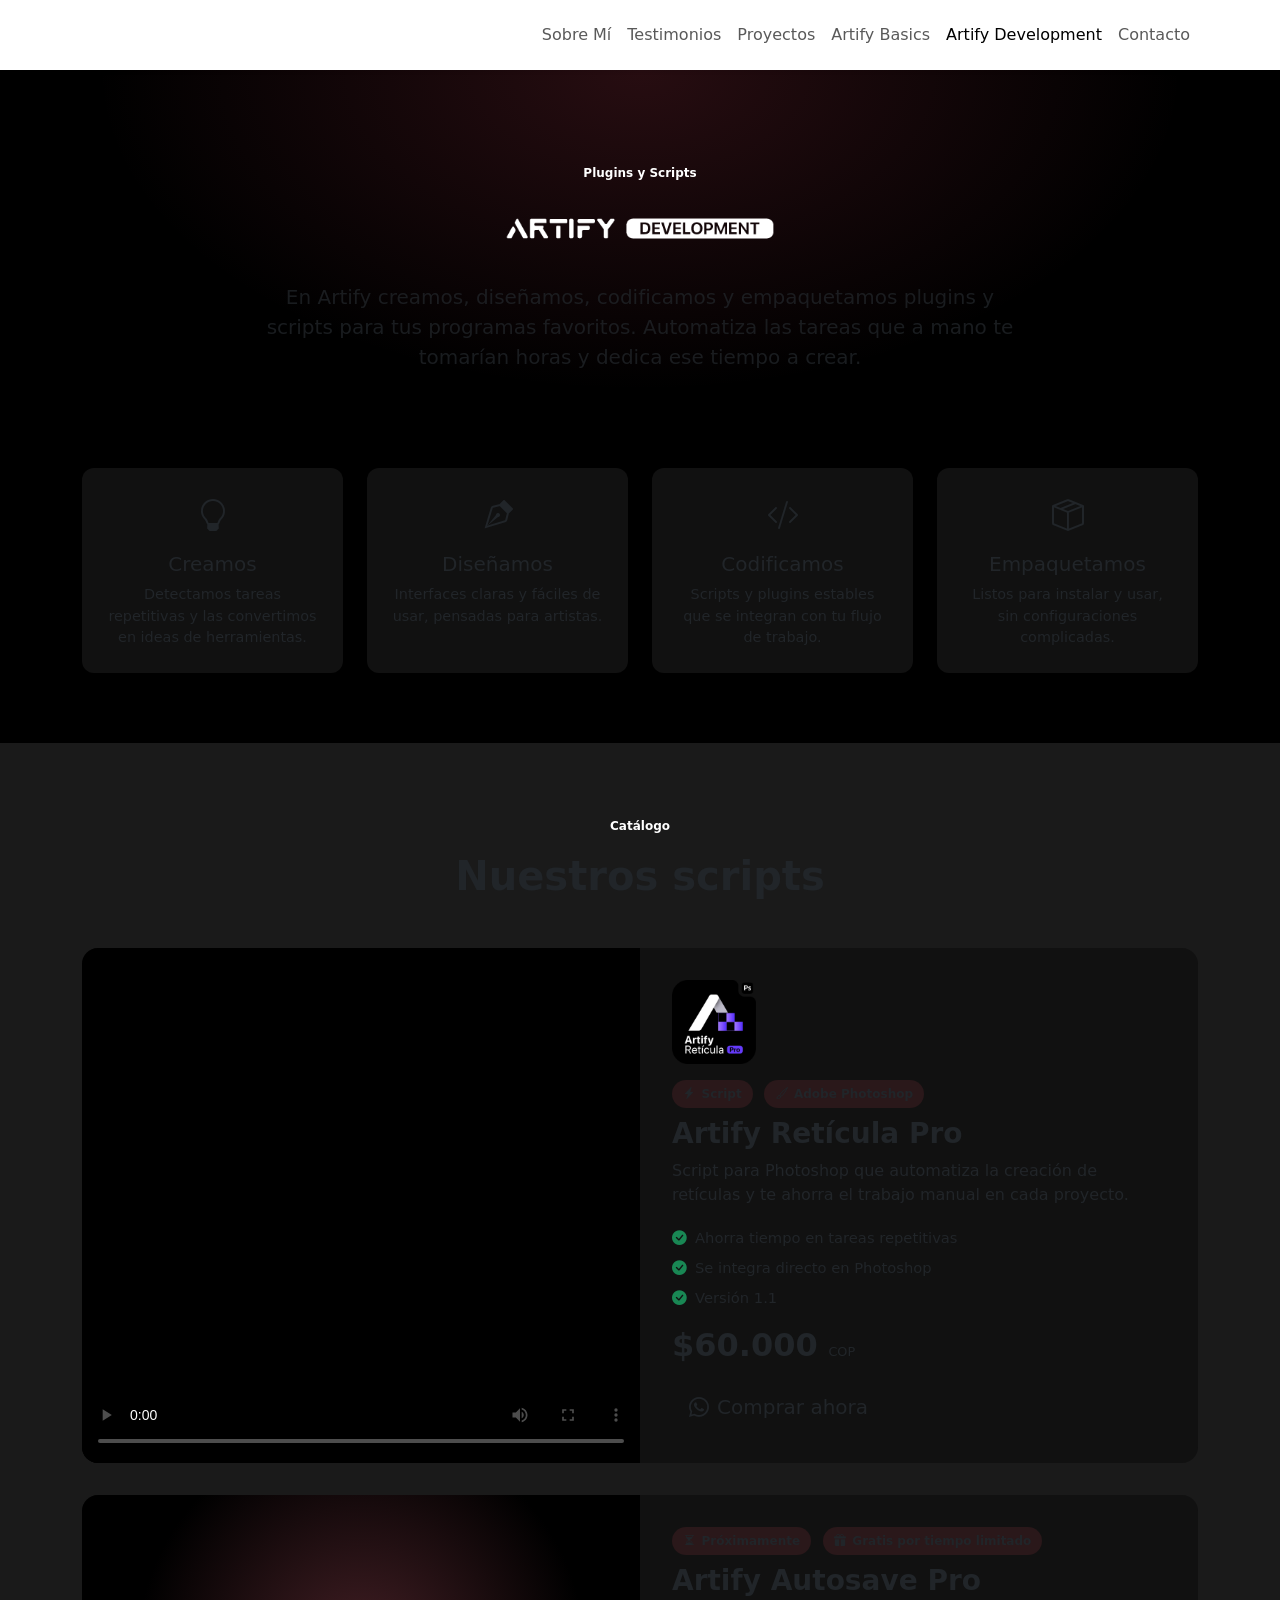
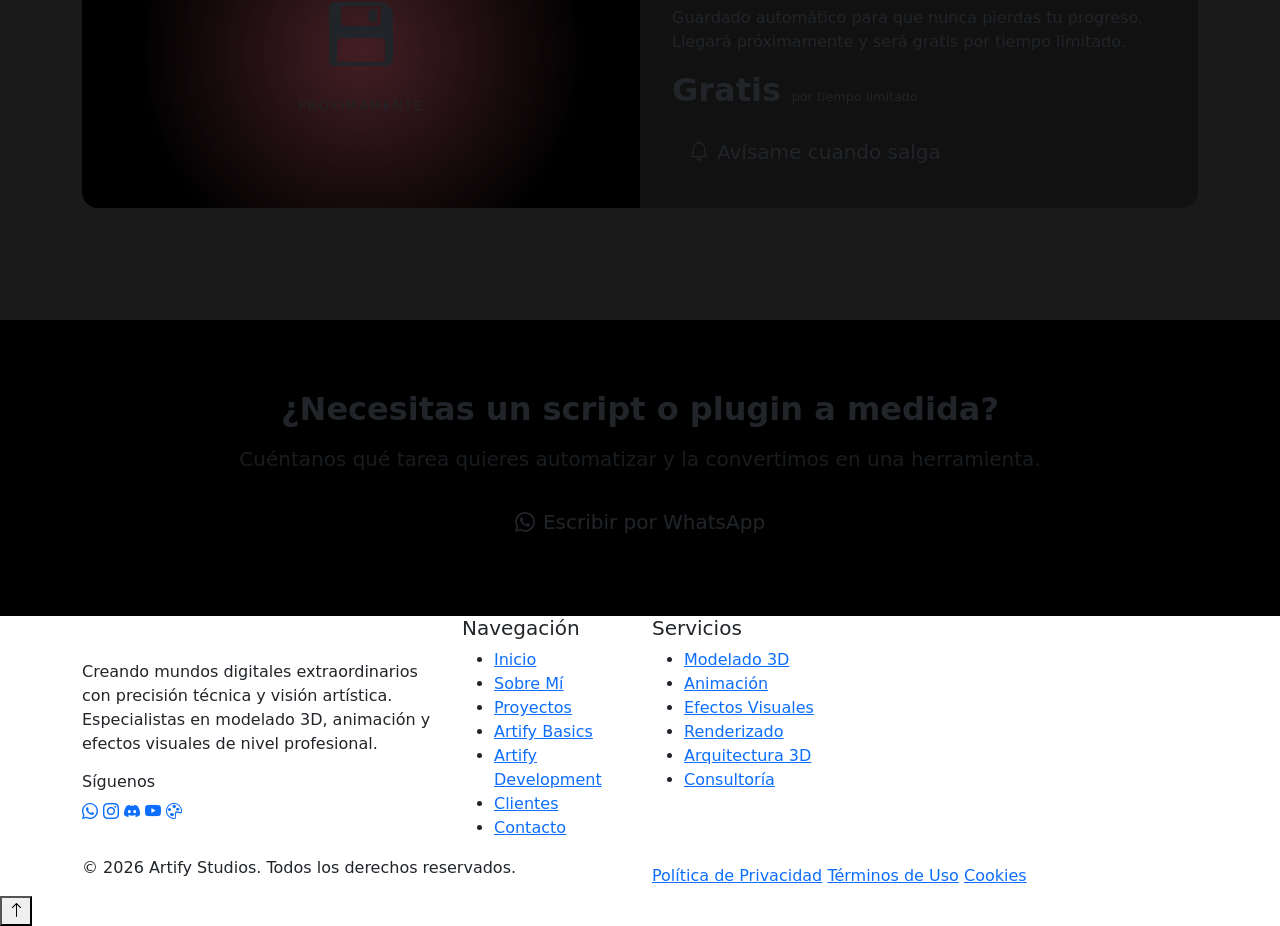
==== artify-development.html @ 1bec0c70 "actualización de pagina completa" ====
<!DOCTYPE html>
<html lang="es">
<head>
    <meta charset="UTF-8">
    <meta name="viewport" content="width=device-width, initial-scale=1, minimum-scale=1, maximum-scale=1">
    <meta name="apple-mobile-web-app-capable" content="yes">
    <title>Artify Development - Plugins y Scripts | Artify Studios</title>

    <!-- Bootstrap 5 CSS -->
    <link href="https://cdn.jsdelivr.net/npm/bootstrap@5.3.2/dist/css/bootstrap.min.css" rel="stylesheet">
    <!-- Bootstrap Icons -->
    <link rel="stylesheet" href="https://cdn.jsdelivr.net/npm/bootstrap-icons@1.11.1/font/bootstrap-icons.css">
    <!-- Google Fonts -->
    <link href="https://fonts.googleapis.com/css2?family=Inter:wght@300;400;500;600;700&display=swap" rel="stylesheet">
    <!-- Custom CSS -->
    <link rel="stylesheet" href="style/style.css">
    <!-- More Icons -->
    <link rel="stylesheet" href="https://cdnjs.cloudflare.com/ajax/libs/font-awesome/6.4.0/css/all.min.css">
    <link rel="shortcut icon" href="img/Artify tudios.png" type="image/png">

    <style>
        .dev-hero {
            padding: 90px 0 60px; text-align: center;
            background: radial-gradient(ellipse at top, rgba(217, 72, 95, 0.18), transparent 60%), #000;
        }
        .dev-hero .dev-logo { width: 100%; max-width: 420px; height: auto; margin-bottom: 1.5rem; border-radius: 0; }
        .dev-hero .dev-logo:hover { transform: none; }

        .dev-steps { background: #000; padding: 20px 0 70px; }
        .step-card {
            height: 100%; background: #111; border: 1px solid var(--border-color);
            border-radius: 12px; padding: 1.5rem; text-align: center; transition: all .3s ease;
        }
        .step-card:hover { border-color: var(--purple-primary); transform: translateY(-5px); }
        .step-card i { font-size: 2rem; color: var(--purple-primary); }
        .step-card h5 { color: var(--text-primary); margin: .75rem 0 .5rem; }
        .step-card p { color: var(--text-muted); font-size: .9rem; margin: 0; }

        .dev-products { background: #1a1a1a; padding: 70px 0 80px; }
        .product-panel { scroll-margin-top: 90px;
            background: #111; border: 1px solid var(--border-color); border-radius: 16px;
            overflow: hidden; margin-bottom: 2rem;
        }
        .product-media { background: #000; height: 100%; min-height: 260px; display: flex; align-items: center; justify-content: center; }
        .product-media video { width: 100%; height: 100%; object-fit: cover; display: block; border-radius: 0; }
        .product-media video:hover { transform: none; }
        .product-body { padding: 2rem; }
        .product-logo { width: 84px; height: 84px; object-fit: contain; border-radius: 0; margin-bottom: 1rem; }
        .product-logo:hover { transform: none; }
        .product-body h3 { color: var(--text-primary); font-weight: 700; }
        .product-body .product-desc { color: var(--text-muted); }

        .product-tag {
            display: inline-flex; align-items: center; gap: .4rem; font-size: .75rem; font-weight: 600;
            padding: .3rem .7rem; border-radius: 20px; margin: 0 .4rem .6rem 0;
            background: rgba(217, 72, 95, 0.12); border: 1px solid var(--purple-primary); color: var(--purple-light);
        }
        .product-features { list-style: none; padding: 0; margin: 1.25rem 0; }
        .product-features li { color: var(--text-secondary); font-size: .92rem; margin-bottom: .5rem; }

        .price-box { margin: 1.25rem 0; }
        .price-now { font-size: 2rem; font-weight: 700; color: var(--purple-light); line-height: 1; }
        .price-old { font-size: 1.1rem; color: var(--text-muted); text-decoration: line-through; margin-left: .5rem; }
        .price-cop { font-size: .8rem; color: var(--text-muted); margin-left: .35rem; }
        .offer-pill {
            display: inline-block; margin-top: .6rem; font-size: .8rem; font-weight: 600;
            padding: .3rem .75rem; border-radius: 20px; background: var(--purple-primary); color: #fff;
        }

        .soon-media {
            background: radial-gradient(circle at center, rgba(217, 72, 95, .25), #000 70%);
            flex-direction: column; gap: .75rem; color: var(--text-secondary); text-align: center; padding: 2rem;
        }
        .soon-media i { font-size: 4rem; color: var(--purple-light); }
        .soon-media span { letter-spacing: .15em; text-transform: uppercase; font-size: .8rem; }

        .dev-cta { background: #000; padding: 70px 0; text-align: center; border-top: 1px solid var(--border-color); }
        @media (max-width: 575px) { .product-body { padding: 1.5rem; } }
    </style>
</head>
<body>

    <!-- Header/Navbar -->
    <nav class="navbar navbar-expand-lg navbar-light bg-white sticky-top shadow-sm">
        <div class="container">
            <a class="navbar-brand d-flex align-items-center" href="index.html#home">
                <img src="img/Artify Studios blanco.png" alt="Artify Studios">
            </a>

            <button class="navbar-toggler" type="button" data-bs-toggle="collapse" data-bs-target="#navbarNav">
                <span class="navbar-toggler-icon"></span>
            </button>

            <div class="collapse navbar-collapse" id="navbarNav">
                <ul class="navbar-nav ms-auto">
                    <li class="nav-item"><a class="nav-link" href="index.html#about">Sobre Mí</a></li>
                    <li class="nav-item"><a class="nav-link" href="index.html#testimonials">Testimonios</a></li>
                    <li class="nav-item"><a class="nav-link" href="proyectos.html">Proyectos</a></li>
                    <li class="nav-item"><a class="nav-link" href="cursos.html">Artify Basics</a></li>
                    <li class="nav-item"><a class="nav-link active" href="artify-development.html" aria-current="page">Artify Development</a></li>
                    <li class="nav-item"><a class="nav-link" href="index.html#contact">Contacto</a></li>
                </ul>
            </div>
        </div>
    </nav>

    <!-- Hero -->
    <header class="dev-hero">
        <div class="container">
            <span class="badge bg-outline-purple mb-3">Plugins y Scripts</span>
            <div><img src="img/Artify-development.png" class="dev-logo" alt="Artify Development"></div>
            <p class="lead text-muted mx-auto" style="max-width: 760px;">
                En Artify creamos, diseñamos, codificamos y empaquetamos plugins y scripts para tus programas
                favoritos. Automatiza las tareas que a mano te tomarían horas y dedica ese tiempo a crear.
            </p>
        </div>
    </header>

    <!-- Cómo trabajamos -->
    <section class="dev-steps">
        <div class="container">
            <div class="row g-4">
                <div class="col-6 col-lg-3"><div class="step-card"><i class="bi bi-lightbulb"></i><h5>Creamos</h5><p>Detectamos tareas repetitivas y las convertimos en ideas de herramientas.</p></div></div>
                <div class="col-6 col-lg-3"><div class="step-card"><i class="bi bi-vector-pen"></i><h5>Diseñamos</h5><p>Interfaces claras y fáciles de usar, pensadas para artistas.</p></div></div>
                <div class="col-6 col-lg-3"><div class="step-card"><i class="bi bi-code-slash"></i><h5>Codificamos</h5><p>Scripts y plugins estables que se integran con tu flujo de trabajo.</p></div></div>
                <div class="col-6 col-lg-3"><div class="step-card"><i class="bi bi-box-seam"></i><h5>Empaquetamos</h5><p>Listos para instalar y usar, sin configuraciones complicadas.</p></div></div>
            </div>
        </div>
    </section>

    <!-- Productos -->
    <section id="scripts" class="dev-products">
        <div class="container">
            <div class="text-center mb-5">
                <span class="badge bg-outline-purple mb-3">Catálogo</span>
                <h2 class="display-6 fw-bold">Nuestros scripts</h2>
            </div>

            <!-- Retícula Pro -->
            <div class="product-panel" id="reticula-pro">
                <div class="row g-0 align-items-stretch">
                    <div class="col-lg-6">
                        <div class="product-media">
                            <video controls preload="metadata" playsinline poster="img/reticula-pro-poster.jpg">
                                <source src="video/artify-reticula-pro.mp4" type="video/mp4">
                                Tu navegador no soporta video HTML5.
                            </video>
                        </div>
                    </div>
                    <div class="col-lg-6">
                        <div class="product-body">
                            <img src="img/reticula-pro-logo.webp" class="product-logo" alt="Artify Retícula Pro">
                            <div>
                                <span class="product-tag"><i class="bi bi-lightning-charge-fill"></i> Script</span>
                                <span class="product-tag"><i class="bi bi-brush"></i> Adobe Photoshop</span>
                            </div>
                            <h3>Artify Retícula Pro</h3>
                            <p class="product-desc">
                                Script para Photoshop que automatiza la creación de retículas y te ahorra el trabajo manual
                                en cada proyecto.
                            </p>
                            <ul class="product-features">
                                <li><i class="bi bi-check-circle-fill text-success me-2"></i>Ahorra tiempo en tareas repetitivas</li>
                                <li><i class="bi bi-check-circle-fill text-success me-2"></i>Se integra directo en Photoshop</li>
                                <li><i class="bi bi-check-circle-fill text-success me-2"></i>Versión 1.1</li>
                            </ul>
                            <div class="price-box">
                                <div>
                                    <span class="price-now" id="reticulaPrice">$45.000</span>
                                    <span class="price-old" id="reticulaOld">$60.000</span>
                                    <span class="price-cop">COP</span>
                                </div>
                                <span class="offer-pill" id="reticulaOffer"><i class="bi bi-tag-fill me-1"></i>Oferta hasta el 30 de noviembre</span>
                            </div>
                            <a href="https://wa.link/yu2avl" class="btn btn-purple btn-lg" target="_blank" rel="noopener">
                                <i class="bi bi-whatsapp me-2"></i>Comprar ahora
                            </a>
                        </div>
                    </div>
                </div>
            </div>

            <!-- Autosave Pro -->
            <div class="product-panel">
                <div class="row g-0 align-items-stretch">
                    <div class="col-lg-6">
                        <div class="product-media soon-media">
                            <i class="bi bi-floppy2-fill"></i>
                            <span>Próximamente</span>
                        </div>
                    </div>
                    <div class="col-lg-6">
                        <div class="product-body">
                            <div>
                                <span class="product-tag"><i class="bi bi-hourglass-split"></i> Próximamente</span>
                                <span class="product-tag"><i class="bi bi-gift-fill"></i> Gratis por tiempo limitado</span>
                            </div>
                            <h3>Artify Autosave Pro</h3>
                            <p class="product-desc">
                                Guardado automático para que nunca pierdas tu progreso. Llegará próximamente y será
                                gratis por tiempo limitado.
                            </p>
                            <div class="price-box">
                                <span class="price-now">Gratis</span>
                                <span class="price-cop">por tiempo limitado</span>
                            </div>
                            <a href="https://wa.link/yu2avl" class="btn btn-outline-purple btn-lg" target="_blank" rel="noopener">
                                <i class="bi bi-bell me-2"></i>Avísame cuando salga
                            </a>
                        </div>
                    </div>
                </div>
            </div>
        </div>
    </section>

    <!-- CTA -->
    <section class="dev-cta">
        <div class="container">
            <h2 class="fw-bold mb-3">¿Necesitas un script o plugin a medida?</h2>
            <p class="lead text-muted mb-4">Cuéntanos qué tarea quieres automatizar y la convertimos en una herramienta.</p>
            <a href="https://wa.link/yu2avl" class="btn btn-purple btn-lg" target="_blank" rel="noopener">
                <i class="bi bi-whatsapp me-2"></i>Escribir por WhatsApp
            </a>
        </div>
    </section>

    <!-- Modern Footer -->
    <footer class="modern-footer">
        <div class="footer-main">
            <div class="container">
                <div class="row g-4">
                    <div class="col-lg-4 col-md-6">
                        <div class="footer-brand">
                            <a class="navbar-brand d-flex align-items-center" href="index.html#home">
                                <img src="img/Artify Studios blanco.png" alt="Artify Studios">
                            </a>
                            <p class="footer-description">
                                Creando mundos digitales extraordinarios con precisión técnica y visión artística.
                                Especialistas en modelado 3D, animación y efectos visuales de nivel profesional.
                            </p>
                            <div class="social-links">
                                <h6 class="social-title">Síguenos</h6>
                                <div class="social-icons">
                                    <a href="https://wa.link/yu2avl" class="social-link" aria-label="whatsapp"><i class="bi bi-whatsapp"></i></a>
                                    <a href="https://www.instagram.com/juancitow_/" class="social-link" aria-label="instagram"><i class="bi bi-instagram"></i></a>
                                    <a href="https://discord.gg/U8vkHZRyqS" class="social-link" aria-label="discord"><i class="bi bi-discord"></i></a>
                                    <a href="https://www.youtube.com/@ArtifyStudiosInc" class="social-link" aria-label="youtube"><i class="bi bi-youtube"></i></a>
                                    <a href="https://www.artstation.com/juancit0w" class="social-link" aria-label="ArtStation"><i class="bi bi-palette"></i></a>
                                </div>
                            </div>
                        </div>
                    </div>

                    <div class="col-lg-2 col-md-6 col-sm-6">
                        <div class="footer-section">
                            <h5 class="footer-title">Navegación</h5>
                            <ul class="footer-links">
                                <li><a href="index.html#home">Inicio</a></li>
                                <li><a href="index.html#about">Sobre Mí</a></li>
                                <li><a href="proyectos.html">Proyectos</a></li>
                                <li><a href="cursos.html">Artify Basics</a></li>
                                <li><a href="artify-development.html">Artify Development</a></li>
                                <li><a href="index.html#clients">Clientes</a></li>
                                <li><a href="index.html#contact">Contacto</a></li>
                            </ul>
                        </div>
                    </div>

                    <div class="col-lg-2 col-md-6 col-sm-6">
                        <div class="footer-section">
                            <h5 class="footer-title">Servicios</h5>
                            <ul class="footer-links">
                                <li><a href="proyectos.html">Modelado 3D</a></li>
                                <li><a href="proyectos.html">Animación</a></li>
                                <li><a href="proyectos.html">Efectos Visuales</a></li>
                                <li><a href="proyectos.html">Renderizado</a></li>
                                <li><a href="proyectos.html">Arquitectura 3D</a></li>
                                <li><a href="mailto:byartifycol@gmail.com">Consultoría</a></li>
                            </ul>
                        </div>
                    </div>
                </div>
            </div>
        </div>

        <div class="footer-bottom">
            <div class="container">
                <div class="row align-items-center">
                    <div class="col-md-6">
                        <div class="copyright"><p>&copy; 2026 Artify Studios. Todos los derechos reservados.</p></div>
                    </div>
                    <div class="col-md-6">
                        <div class="footer-bottom-links">
                            <a href="politicaprivacidad.html">Política de Privacidad</a>
                            <a href="Docs/Términos de Uso de Artify Studios.pdf">Términos de Uso</a>
                            <a href="#cookies">Cookies</a>
                        </div>
                    </div>
                </div>
            </div>
        </div>

        <div class="footer-bg-elements">
            <div class="bg-element bg-element-1"></div>
            <div class="bg-element bg-element-2"></div>
            <div class="bg-element bg-element-3"></div>
        </div>
    </footer>

    <!-- Bootstrap 5 JS -->
    <script src="https://cdn.jsdelivr.net/npm/bootstrap@5.3.2/dist/js/bootstrap.bundle.min.js"></script>
    <script src="Script/script.js"></script>

    <script>
    // Cierra el menú móvil al hacer clic en un enlace
    document.addEventListener('DOMContentLoaded', function () {
        const navbarCollapse = document.querySelector('.navbar-collapse');
        document.querySelectorAll('.nav-link').forEach(link => {
            link.addEventListener('click', () => {
                if (window.innerWidth < 992) {
                    new bootstrap.Collapse(navbarCollapse, { toggle: false }).hide();
                }
            });
        });
    });
    </script>
<script>
    // La oferta de Retícula Pro termina el 30 de noviembre de 2026 (hora Colombia)
    (function () {
        var fin = new Date('2026-11-30T23:59:59-05:00');
        if (new Date() > fin) {
            document.getElementById('reticulaPrice').textContent = '$60.000';
            document.getElementById('reticulaOld').style.display = 'none';
            document.getElementById('reticulaOffer').style.display = 'none';
        }
    })();
    </script>
</body>
</html>
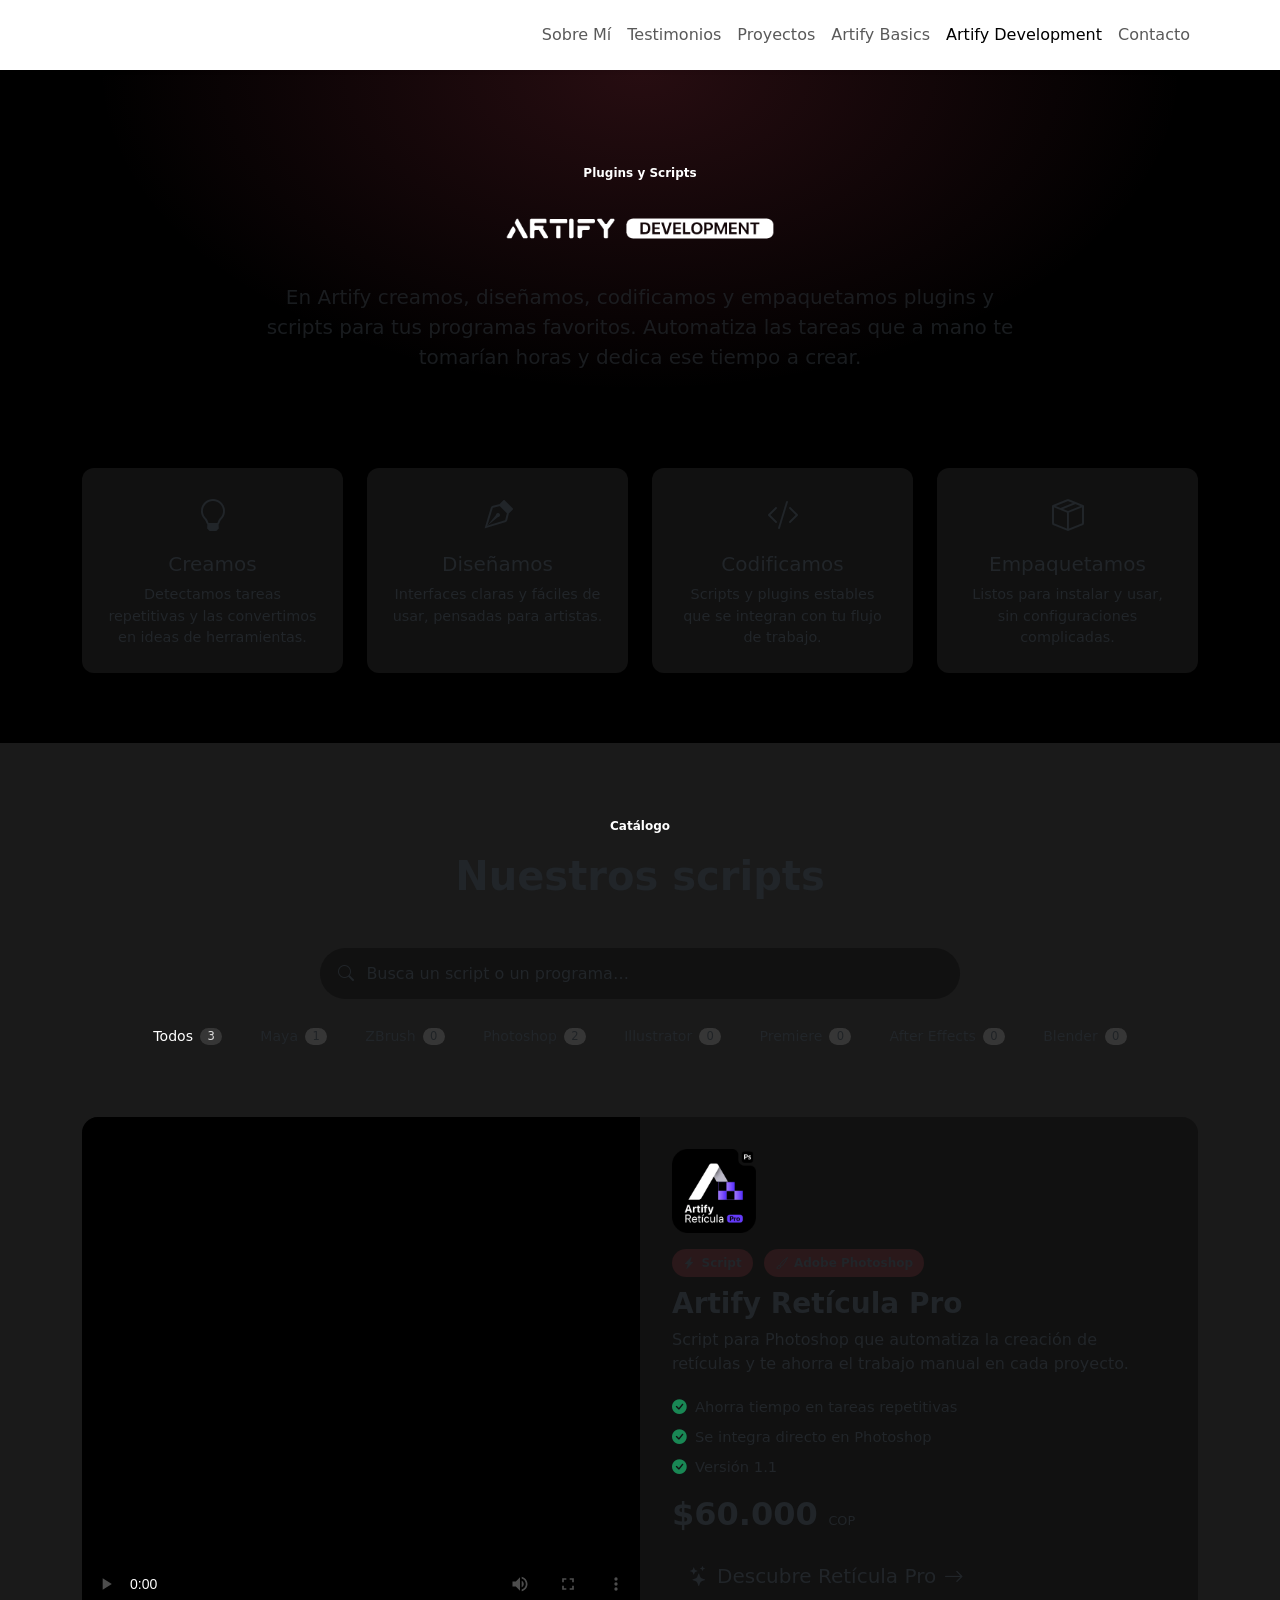
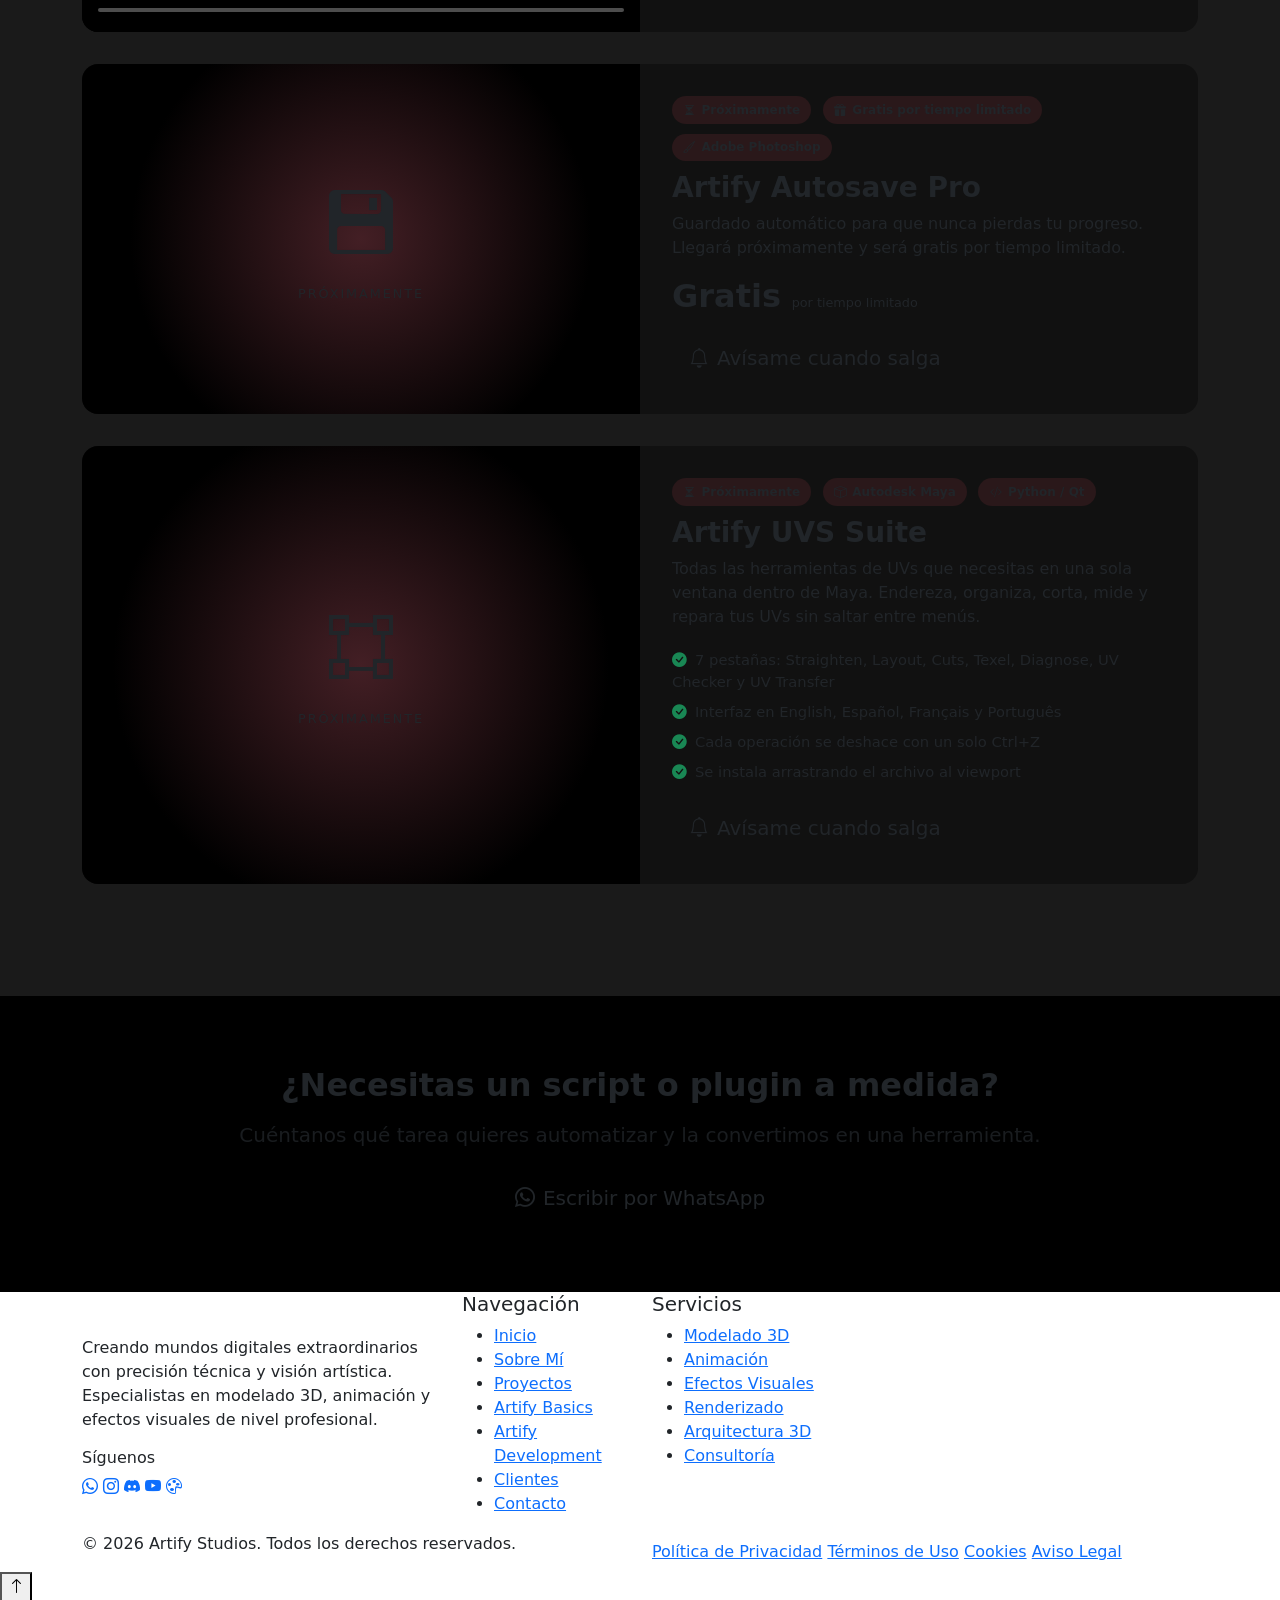
==== commit 406bab68: "renovacion pagina web completa" ====
--- a/artify-development.html
+++ b/artify-development.html
@@ -74,6 +74,45 @@
         .soon-media i { font-size: 4rem; color: var(--purple-light); }
         .soon-media span { letter-spacing: .15em; text-transform: uppercase; font-size: .8rem; }
 
+
+        /* ===== Buscador y filtros ===== */
+        .dev-search { max-width: 640px; margin: 0 auto 1.25rem; position: relative; }
+        .dev-search .bi-search { position: absolute; left: 1.1rem; top: 50%; transform: translateY(-50%); color: var(--text-muted); pointer-events: none; }
+        .dev-search input {
+            width: 100%; background: #111; color: var(--text-primary); border: 1px solid var(--border-color);
+            border-radius: 30px; padding: .85rem 3rem .85rem 2.9rem; font-size: 1rem; outline: none;
+            transition: border-color .25s ease, box-shadow .25s ease;
+        }
+        .dev-search input::placeholder { color: var(--text-muted); }
+        .dev-search input:focus { border-color: var(--purple-primary); box-shadow: 0 0 0 3px rgba(217, 72, 95, .2); }
+        .dev-search input::-webkit-search-cancel-button { display: none; }
+        .dev-search .clear-btn {
+            position: absolute; right: .6rem; top: 50%; transform: translateY(-50%);
+            width: 34px; height: 34px; border: 0; border-radius: 50%; background: transparent; color: var(--text-muted);
+            display: none; align-items: center; justify-content: center; cursor: pointer;
+        }
+        .dev-search .clear-btn:hover { color: #fff; background: rgba(255, 255, 255, .08); }
+        .dev-search.has-text .clear-btn { display: flex; }
+
+        .software-filters { display: flex; flex-wrap: wrap; justify-content: center; gap: .5rem; margin-bottom: 1rem; }
+        .sw-chip {
+            display: inline-flex; align-items: center; gap: .45rem; cursor: pointer;
+            background: transparent; color: var(--purple-light); border: 1px solid var(--purple-primary);
+            border-radius: 30px; padding: .4rem .95rem; font-size: .88rem; font-weight: 500; transition: all .25s ease;
+        }
+        .sw-chip:hover, .sw-chip.active { background: var(--purple-primary); color: #fff; }
+        .sw-chip .count { font-size: .72rem; opacity: .85; background: rgba(255, 255, 255, .15); border-radius: 10px; padding: 0 .45rem; }
+        .sw-chip:focus-visible { outline: 2px solid #fff; outline-offset: 2px; }
+
+        .results-info { text-align: center; color: var(--text-muted); font-size: .9rem; margin-bottom: 1.75rem; min-height: 1.4em; }
+        .product-panel.is-hidden { display: none !important; }
+        .no-results { text-align: center; background: #111; border: 1px dashed var(--border-color); border-radius: 16px; padding: 3rem 1.5rem; }
+        .no-results i { font-size: 2.5rem; color: var(--purple-light); }
+        .no-results h4 { color: var(--text-primary); margin: .75rem 0 .5rem; }
+        .no-results p { color: var(--text-muted); max-width: 480px; margin: 0 auto 1.25rem; }
+
+        .btn-outline-purple.btn-big { padding: .5rem 1rem; font-size: 1.25rem; border-radius: .5rem; }
+
         .dev-cta { background: #000; padding: 70px 0; text-align: center; border-top: 1px solid var(--border-color); }
         @media (max-width: 575px) { .product-body { padding: 1.5rem; } }
     </style>
@@ -136,13 +175,24 @@
                 <h2 class="display-6 fw-bold">Nuestros scripts</h2>
             </div>
 
+            <!-- Buscador -->
+            <div class="dev-search" id="devSearch">
+                <i class="bi bi-search"></i>
+                <input type="search" id="scriptSearch" placeholder="Busca un script o un programa…" aria-label="Buscar scripts" autocomplete="off">
+                <button type="button" class="clear-btn" id="clearSearch" aria-label="Borrar búsqueda"><i class="bi bi-x-lg"></i></button>
+            </div>
+            <div class="software-filters" id="softwareFilters" role="group" aria-label="Filtrar por programa"></div>
+            <div class="results-info" id="resultsInfo" role="status" aria-live="polite"></div>
+
+            <div id="scriptList">
+
             <!-- Retícula Pro -->
-            <div class="product-panel" id="reticula-pro">
+            <div class="product-panel" id="reticula-pro" data-name="Artify Retícula Pro" data-software="photoshop" data-keywords="adobe photoshop reticula grid script automatizar guias diseno">
                 <div class="row g-0 align-items-stretch">
                     <div class="col-lg-6">
                         <div class="product-media">
                             <video controls preload="metadata" playsinline poster="img/reticula-pro-poster.jpg">
-                                <source src="video/artify-reticula-pro.mp4" type="video/mp4">
+                                <source src="video/Artify Retícula Pro.mp4" type="video/mp4">
                                 Tu navegador no soporta video HTML5.
                             </video>
                         </div>
@@ -172,8 +222,8 @@
                                 </div>
                                 <span class="offer-pill" id="reticulaOffer"><i class="bi bi-tag-fill me-1"></i>Oferta hasta el 30 de noviembre</span>
                             </div>
-                            <a href="https://wa.link/yu2avl" class="btn btn-purple btn-lg" target="_blank" rel="noopener">
-                                <i class="bi bi-whatsapp me-2"></i>Comprar ahora
+                            <a href="plugin.html?id=reticula-pro" class="btn btn-purple btn-lg">
+                                <i class="bi bi-stars me-2"></i>Descubre Retícula Pro<i class="bi bi-arrow-right ms-2"></i>
                             </a>
                         </div>
                     </div>
@@ -181,7 +231,7 @@
             </div>
 
             <!-- Autosave Pro -->
-            <div class="product-panel">
+            <div class="product-panel" id="autosave-pro" data-name="Artify Autosave Pro" data-software="photoshop" data-keywords="adobe photoshop autosave guardado automatico guardar progreso gratis proximamente">
                 <div class="row g-0 align-items-stretch">
                     <div class="col-lg-6">
                         <div class="product-media soon-media">
@@ -194,6 +244,7 @@
                             <div>
                                 <span class="product-tag"><i class="bi bi-hourglass-split"></i> Próximamente</span>
                                 <span class="product-tag"><i class="bi bi-gift-fill"></i> Gratis por tiempo limitado</span>
+                                <span class="product-tag"><i class="bi bi-brush"></i> Adobe Photoshop</span>
                             </div>
                             <h3>Artify Autosave Pro</h3>
                             <p class="product-desc">
@@ -204,13 +255,56 @@
                                 <span class="price-now">Gratis</span>
                                 <span class="price-cop">por tiempo limitado</span>
                             </div>
-                            <a href="https://wa.link/yu2avl" class="btn btn-outline-purple btn-lg" target="_blank" rel="noopener">
+                            <a href="https://wa.link/yu2avl" class="btn btn-outline-purple btn-big" target="_blank" rel="noopener">
                                 <i class="bi bi-bell me-2"></i>Avísame cuando salga
                             </a>
                         </div>
                     </div>
                 </div>
             </div>
+
+            <!-- Artify UVS Suite -->
+            <div class="product-panel" id="uvs-suite" data-name="Artify UVS Suite" data-software="maya" data-keywords="autodesk maya uv uvs suite python qt straighten layout cuts texel diagnose checker transfer unfold3d texturizado proximamente">
+                <div class="row g-0 align-items-stretch">
+                    <div class="col-lg-6">
+                        <div class="product-media soon-media">
+                            <i class="bi bi-bounding-box"></i>
+                            <span>Próximamente</span>
+                        </div>
+                    </div>
+                    <div class="col-lg-6">
+                        <div class="product-body">
+                            <div>
+                                <span class="product-tag"><i class="bi bi-hourglass-split"></i> Próximamente</span>
+                                <span class="product-tag"><i class="bi bi-box"></i> Autodesk Maya</span>
+                                <span class="product-tag"><i class="bi bi-code-slash"></i> Python / Qt</span>
+                            </div>
+                            <h3>Artify UVS Suite</h3>
+                            <p class="product-desc">
+                                Todas las herramientas de UVs que necesitas en una sola ventana dentro de Maya.
+                                Endereza, organiza, corta, mide y repara tus UVs sin saltar entre menús.
+                            </p>
+                            <ul class="product-features">
+                                <li><i class="bi bi-check-circle-fill text-success me-2"></i>7 pestañas: Straighten, Layout, Cuts, Texel, Diagnose, UV Checker y UV Transfer</li>
+                                <li><i class="bi bi-check-circle-fill text-success me-2"></i>Interfaz en English, Español, Français y Português</li>
+                                <li><i class="bi bi-check-circle-fill text-success me-2"></i>Cada operación se deshace con un solo Ctrl+Z</li>
+                                <li><i class="bi bi-check-circle-fill text-success me-2"></i>Se instala arrastrando el archivo al viewport</li>
+                            </ul>
+                            <a href="https://wa.link/yu2avl" class="btn btn-outline-purple btn-big" target="_blank" rel="noopener">
+                                <i class="bi bi-bell me-2"></i>Avísame cuando salga
+                            </a>
+                        </div>
+                    </div>
+                </div>
+            </div>
+
+            <div class="no-results" id="noResults" hidden>
+                <i class="bi bi-search-heart"></i>
+                <h4 id="noResultsTitle">No encontramos scripts</h4>
+                <p id="noResultsText">Prueba con otra palabra o elige otro programa.</p>
+                <a href="https://wa.link/yu2avl" class="btn btn-purple" target="_blank" rel="noopener"><i class="bi bi-whatsapp me-2"></i>Pídenos un script a medida</a>
+            </div>
+            </div><!-- /scriptList -->
         </div>
     </section>
 
@@ -293,8 +387,9 @@
                     <div class="col-md-6">
                         <div class="footer-bottom-links">
                             <a href="politicaprivacidad.html">Política de Privacidad</a>
-                            <a href="Docs/Términos de Uso de Artify Studios.pdf">Términos de Uso</a>
-                            <a href="#cookies">Cookies</a>
+                            <a href="terminos-de-uso.html">Términos de Uso</a>
+                            <a href="cookies.html">Cookies</a>
+                            <a href="aviso-legal.html">Aviso Legal</a>
                         </div>
                     </div>
                 </div>
@@ -336,5 +431,90 @@
         }
     })();
     </script>
+<script>
+    // ===== Buscador y filtro por programa =====
+    (function () {
+        // Edita esta lista para añadir/quitar programas (key = como aparece en data-software de cada script)
+        var PROGRAMS = [
+            { key: 'maya',         label: 'Maya' },
+            { key: 'zbrush',       label: 'ZBrush' },
+            { key: 'photoshop',    label: 'Photoshop' },
+            { key: 'illustrator',  label: 'Illustrator' },
+            { key: 'premiere',     label: 'Premiere' },
+            { key: 'aftereffects', label: 'After Effects' },
+            { key: 'blender',      label: 'Blender' }
+        ];
+
+        var norm = function (t) { return (t || '').toLowerCase().normalize('NFD').replace(/[\u0300-\u036f]/g, '').replace(/[^a-z0-9 ]/g, ' ').replace(/\s+/g, ' ').trim(); };
+        var panels = Array.prototype.slice.call(document.querySelectorAll('#scriptList .product-panel'));
+        var input = document.getElementById('scriptSearch');
+        var box = document.getElementById('devSearch');
+        var chipsBox = document.getElementById('softwareFilters');
+        var info = document.getElementById('resultsInfo');
+        var empty = document.getElementById('noResults');
+        var current = 'all';
+
+        // Cada panel: texto de búsqueda y programas (sin espacios para que "after effects" == "aftereffects")
+        var data = panels.map(function (p) {
+            var soft = (p.dataset.software || '').split(/\s+/).filter(Boolean);
+            var text = norm([p.dataset.name, p.dataset.keywords, soft.join(' ')].join(' '));
+            return { el: p, soft: soft, text: text, flat: text.replace(/ /g, '') };
+        });
+
+        function countFor(key) { return data.filter(function (d) { return d.soft.indexOf(key) > -1; }).length; }
+
+        // Chips
+        var chips = [{ key: 'all', label: 'Todos', count: data.length }].concat(PROGRAMS.map(function (pr) {
+            return { key: pr.key, label: pr.label, count: countFor(pr.key) };
+        }));
+        chipsBox.innerHTML = chips.map(function (c) {
+            return '<button type="button" class="sw-chip' + (c.key === 'all' ? ' active' : '') + '" data-key="' + c.key + '" aria-pressed="' + (c.key === 'all') + '">' +
+                c.label + ' <span class="count">' + c.count + '</span></button>';
+        }).join('');
+
+        function label(key) { var f = chips.filter(function (c) { return c.key === key; })[0]; return f ? f.label : key; }
+
+        function apply() {
+            var q = norm(input.value), qFlat = q.replace(/ /g, ''), words = q ? q.split(' ') : [];
+            var shown = 0;
+            data.forEach(function (d) {
+                var okSoft = current === 'all' || d.soft.indexOf(current) > -1;
+                var okText = !q || words.every(function (w) { return d.text.indexOf(w) > -1; }) || d.flat.indexOf(qFlat) > -1;
+                var ok = okSoft && okText;
+                d.el.classList.toggle('is-hidden', !ok);
+                if (ok) shown++;
+            });
+
+            box.classList.toggle('has-text', !!input.value);
+            chipsBox.querySelectorAll('.sw-chip').forEach(function (b) {
+                var on = b.dataset.key === current;
+                b.classList.toggle('active', on); b.setAttribute('aria-pressed', on);
+            });
+
+            empty.hidden = shown > 0;
+            if (!shown) {
+                var prog = current !== 'all' ? label(current) : '';
+                document.getElementById('noResultsTitle').textContent = prog && !q ? 'Aún no hay scripts para ' + prog : 'No encontramos scripts';
+                document.getElementById('noResultsText').textContent = prog && !q
+                    ? 'Estamos trabajando en nuevas herramientas. Si necesitas una para ' + prog + ', cuéntanos y la creamos.'
+                    : 'Prueba con otra palabra o elige otro programa. También podemos crear uno a medida para ti.';
+            }
+            var total = data.length;
+            info.textContent = (q || current !== 'all')
+                ? (shown ? shown + (shown === 1 ? ' script encontrado' : ' scripts encontrados') : '')
+                : '';
+        }
+
+        input.addEventListener('input', apply);
+        input.addEventListener('keydown', function (e) { if (e.key === 'Escape') { input.value = ''; apply(); } });
+        document.getElementById('clearSearch').addEventListener('click', function () { input.value = ''; apply(); input.focus(); });
+        chipsBox.addEventListener('click', function (e) {
+            var b = e.target.closest('.sw-chip'); if (!b) return;
+            current = (current === b.dataset.key && b.dataset.key !== 'all') ? 'all' : b.dataset.key;
+            apply();
+        });
+        apply();
+    })();
+    </script>
 </body>
 </html>
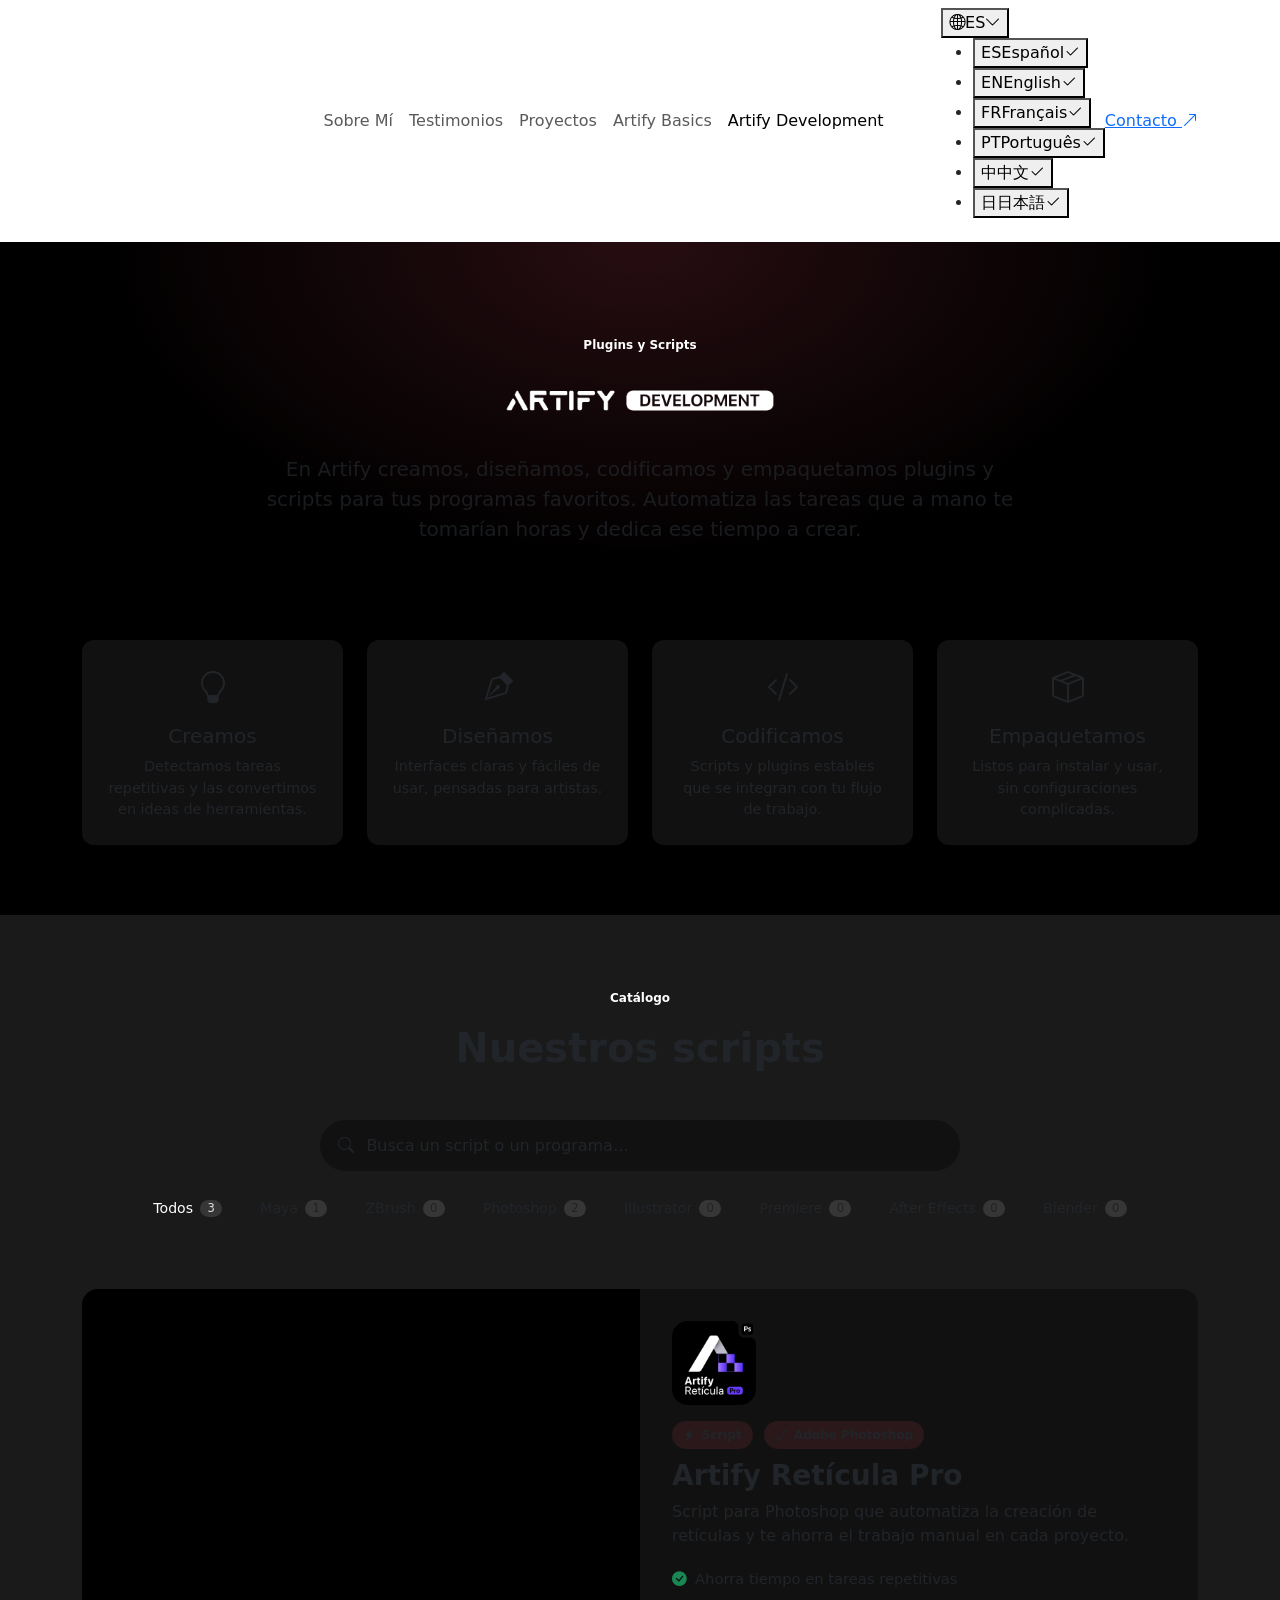
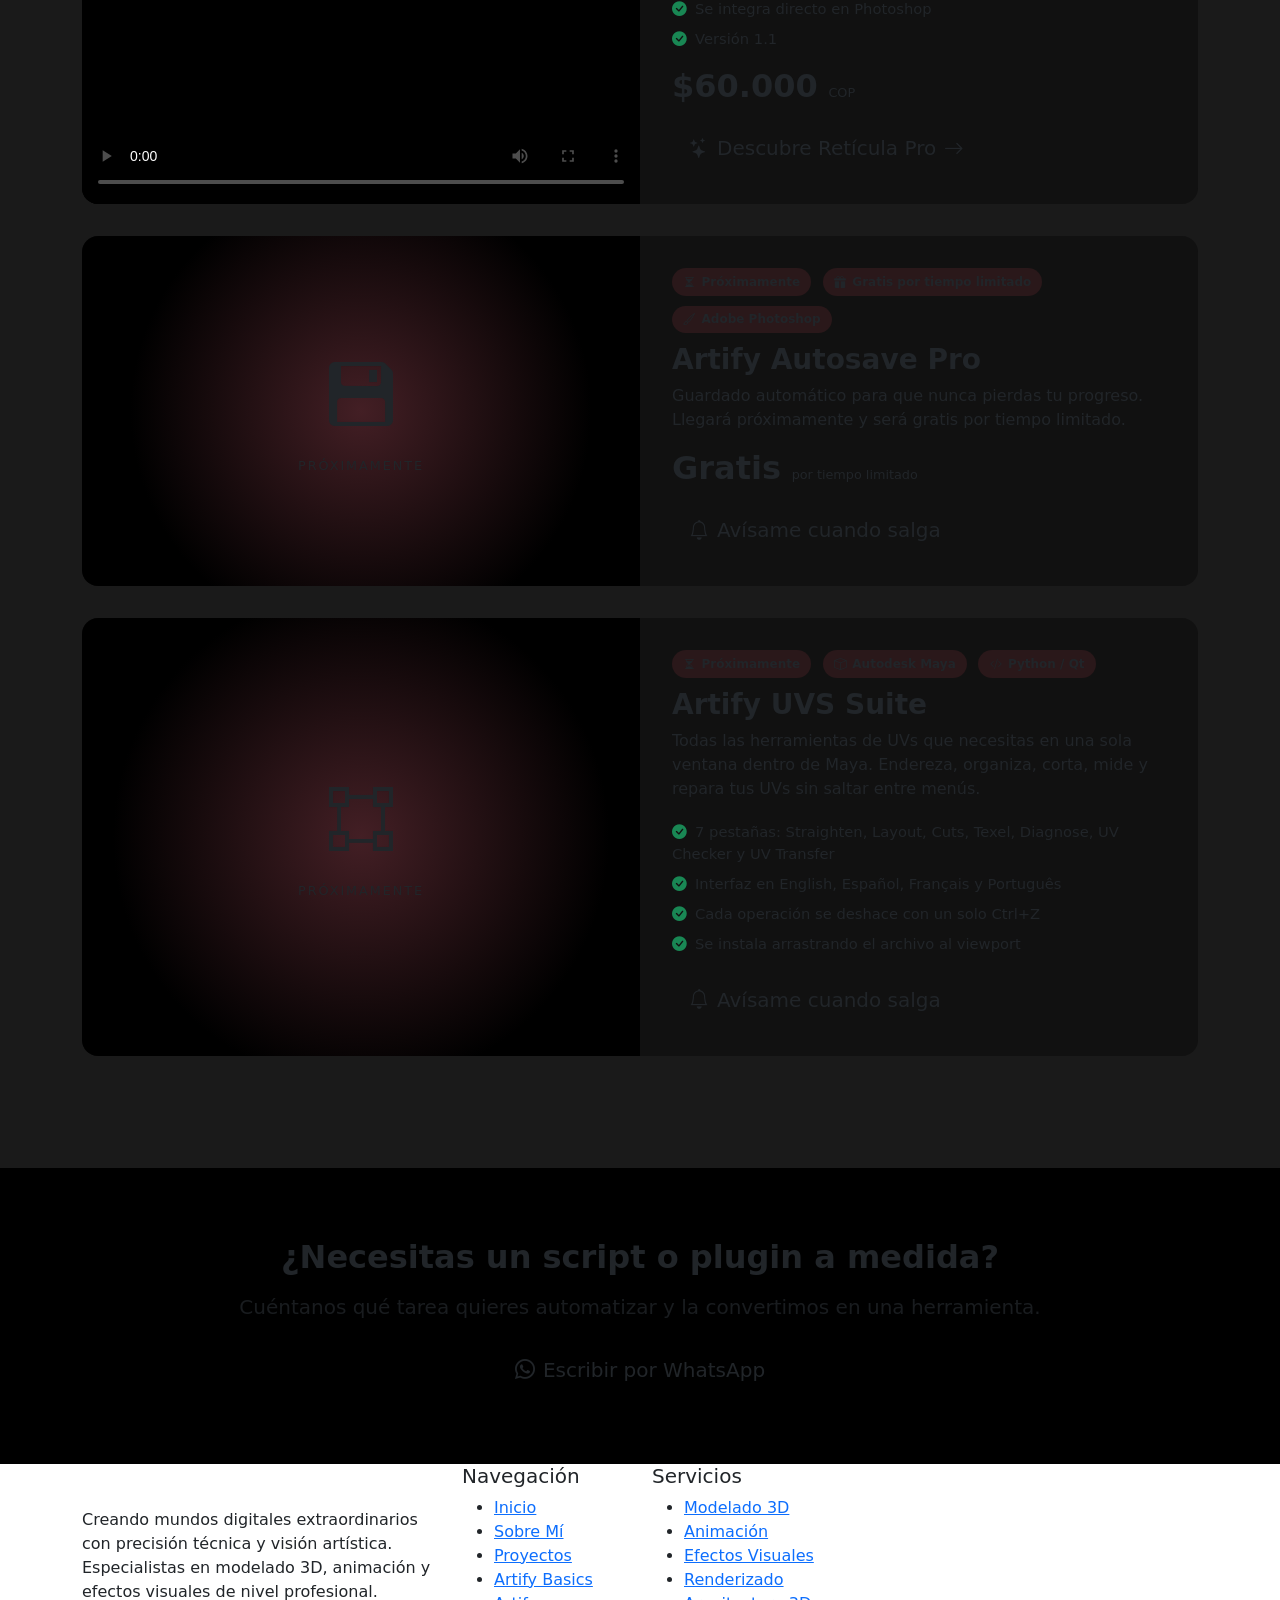
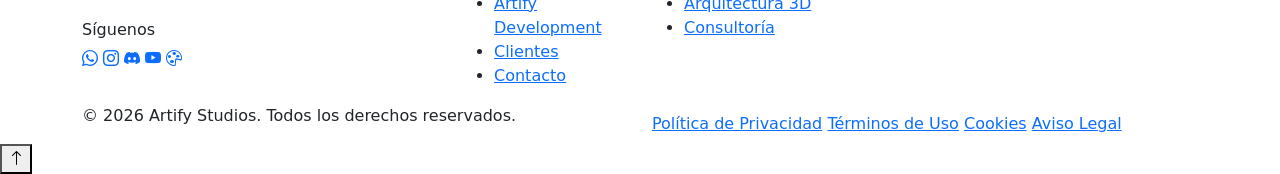
==== commit 75fef231: "pagina web de portfolio completa al 90%" ====
--- a/artify-development.html
+++ b/artify-development.html
@@ -116,29 +116,30 @@
         .dev-cta { background: #000; padding: 70px 0; text-align: center; border-top: 1px solid var(--border-color); }
         @media (max-width: 575px) { .product-body { padding: 1.5rem; } }
     </style>
+    <script src="Script/i18n.js"></script>
 </head>
 <body>
 
     <!-- Header/Navbar -->
-    <nav class="navbar navbar-expand-lg navbar-light bg-white sticky-top shadow-sm">
-        <div class="container">
+    <nav class="navbar navbar-expand-lg sticky-top nav-modern">
+        <div class="container nav-pill">
             <a class="navbar-brand d-flex align-items-center" href="index.html#home">
                 <img src="img/Artify Studios blanco.png" alt="Artify Studios">
             </a>
 
-            <button class="navbar-toggler" type="button" data-bs-toggle="collapse" data-bs-target="#navbarNav">
+            <button class="navbar-toggler" type="button" data-bs-toggle="collapse" data-bs-target="#navbarNav" aria-controls="navbarNav" aria-expanded="false" aria-label="Abrir menú">
                 <span class="navbar-toggler-icon"></span>
             </button>
 
             <div class="collapse navbar-collapse" id="navbarNav">
-                <ul class="navbar-nav ms-auto">
+                <ul class="navbar-nav mx-auto">
                     <li class="nav-item"><a class="nav-link" href="index.html#about">Sobre Mí</a></li>
                     <li class="nav-item"><a class="nav-link" href="index.html#testimonials">Testimonios</a></li>
                     <li class="nav-item"><a class="nav-link" href="proyectos.html">Proyectos</a></li>
                     <li class="nav-item"><a class="nav-link" href="cursos.html">Artify Basics</a></li>
-                    <li class="nav-item"><a class="nav-link active" href="artify-development.html" aria-current="page">Artify Development</a></li>
-                    <li class="nav-item"><a class="nav-link" href="index.html#contact">Contacto</a></li>
+                    <li class="nav-item"><a class="nav-link active" aria-current="page" href="artify-development.html">Artify Development</a></li>
                 </ul>
+                <a class="nav-cta" href="index.html#contact">Contacto <i class="bi bi-arrow-up-right"></i></a>
             </div>
         </div>
     </nav>
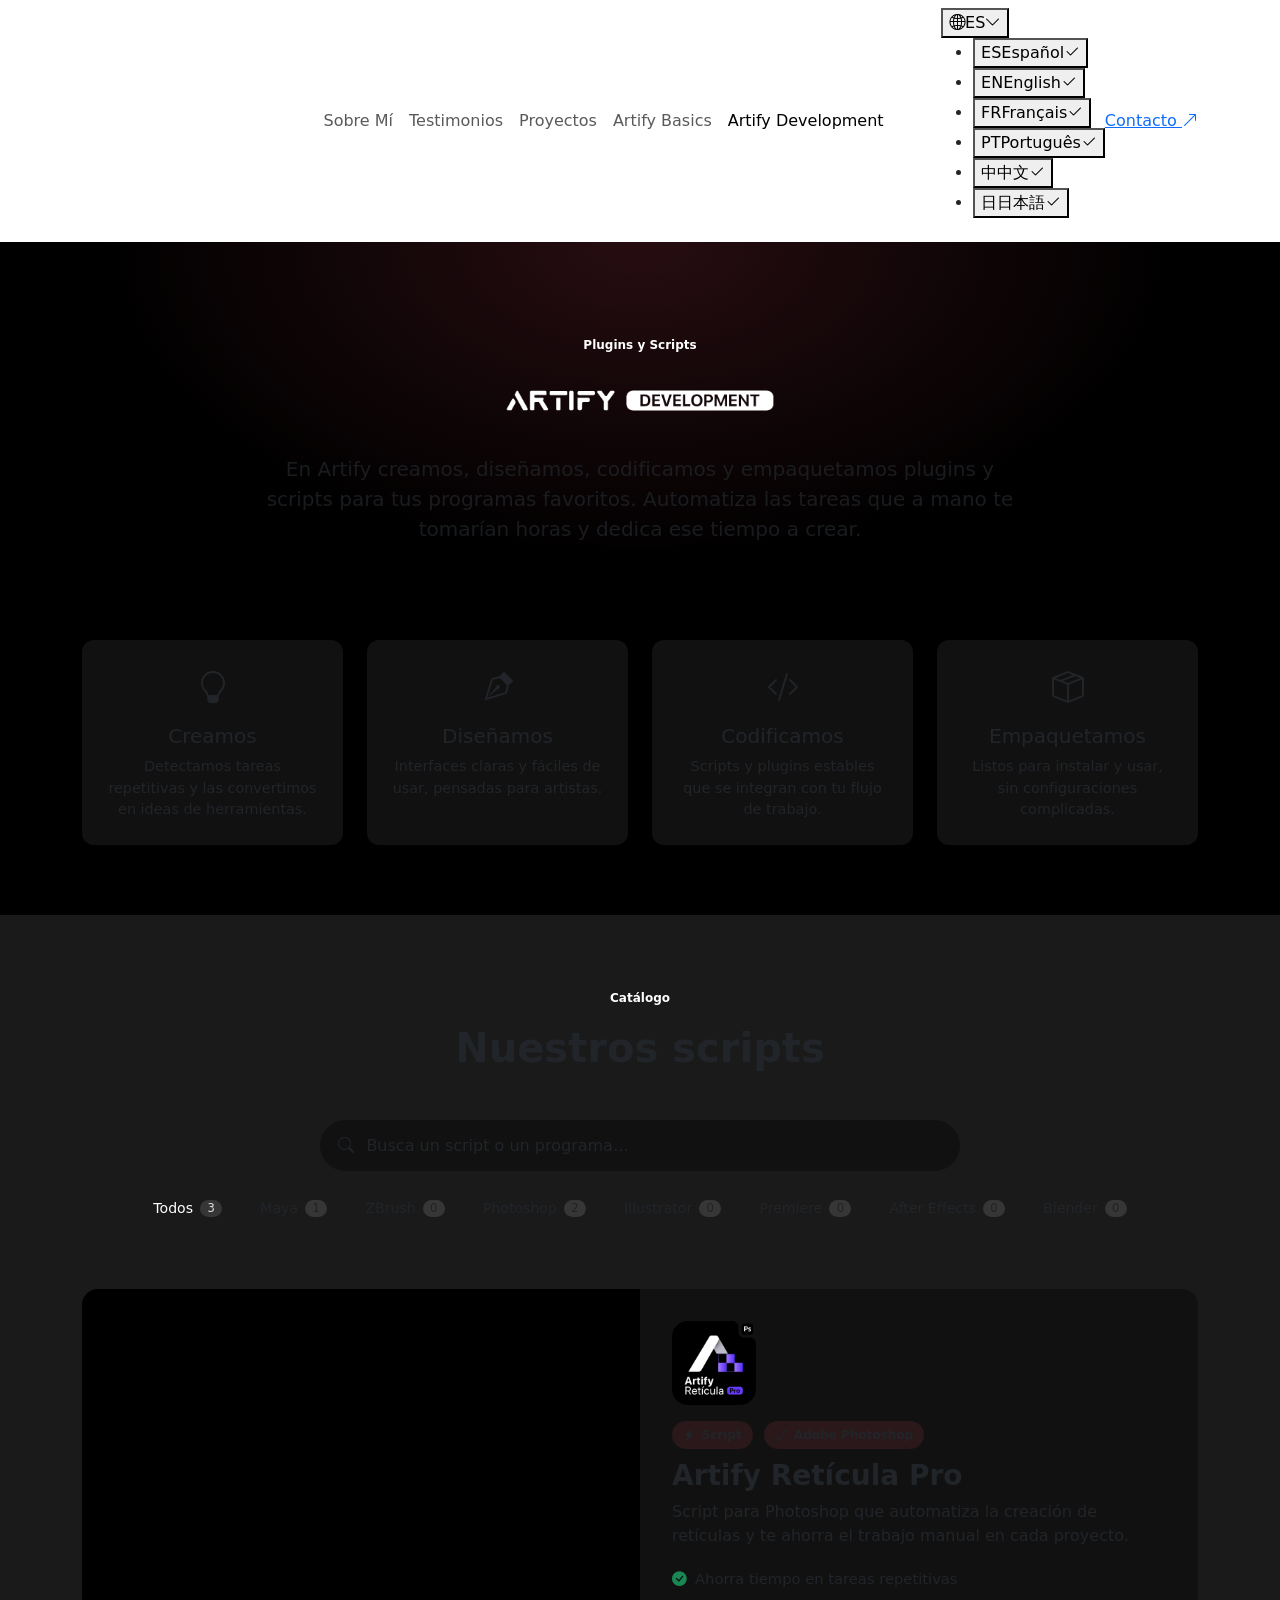
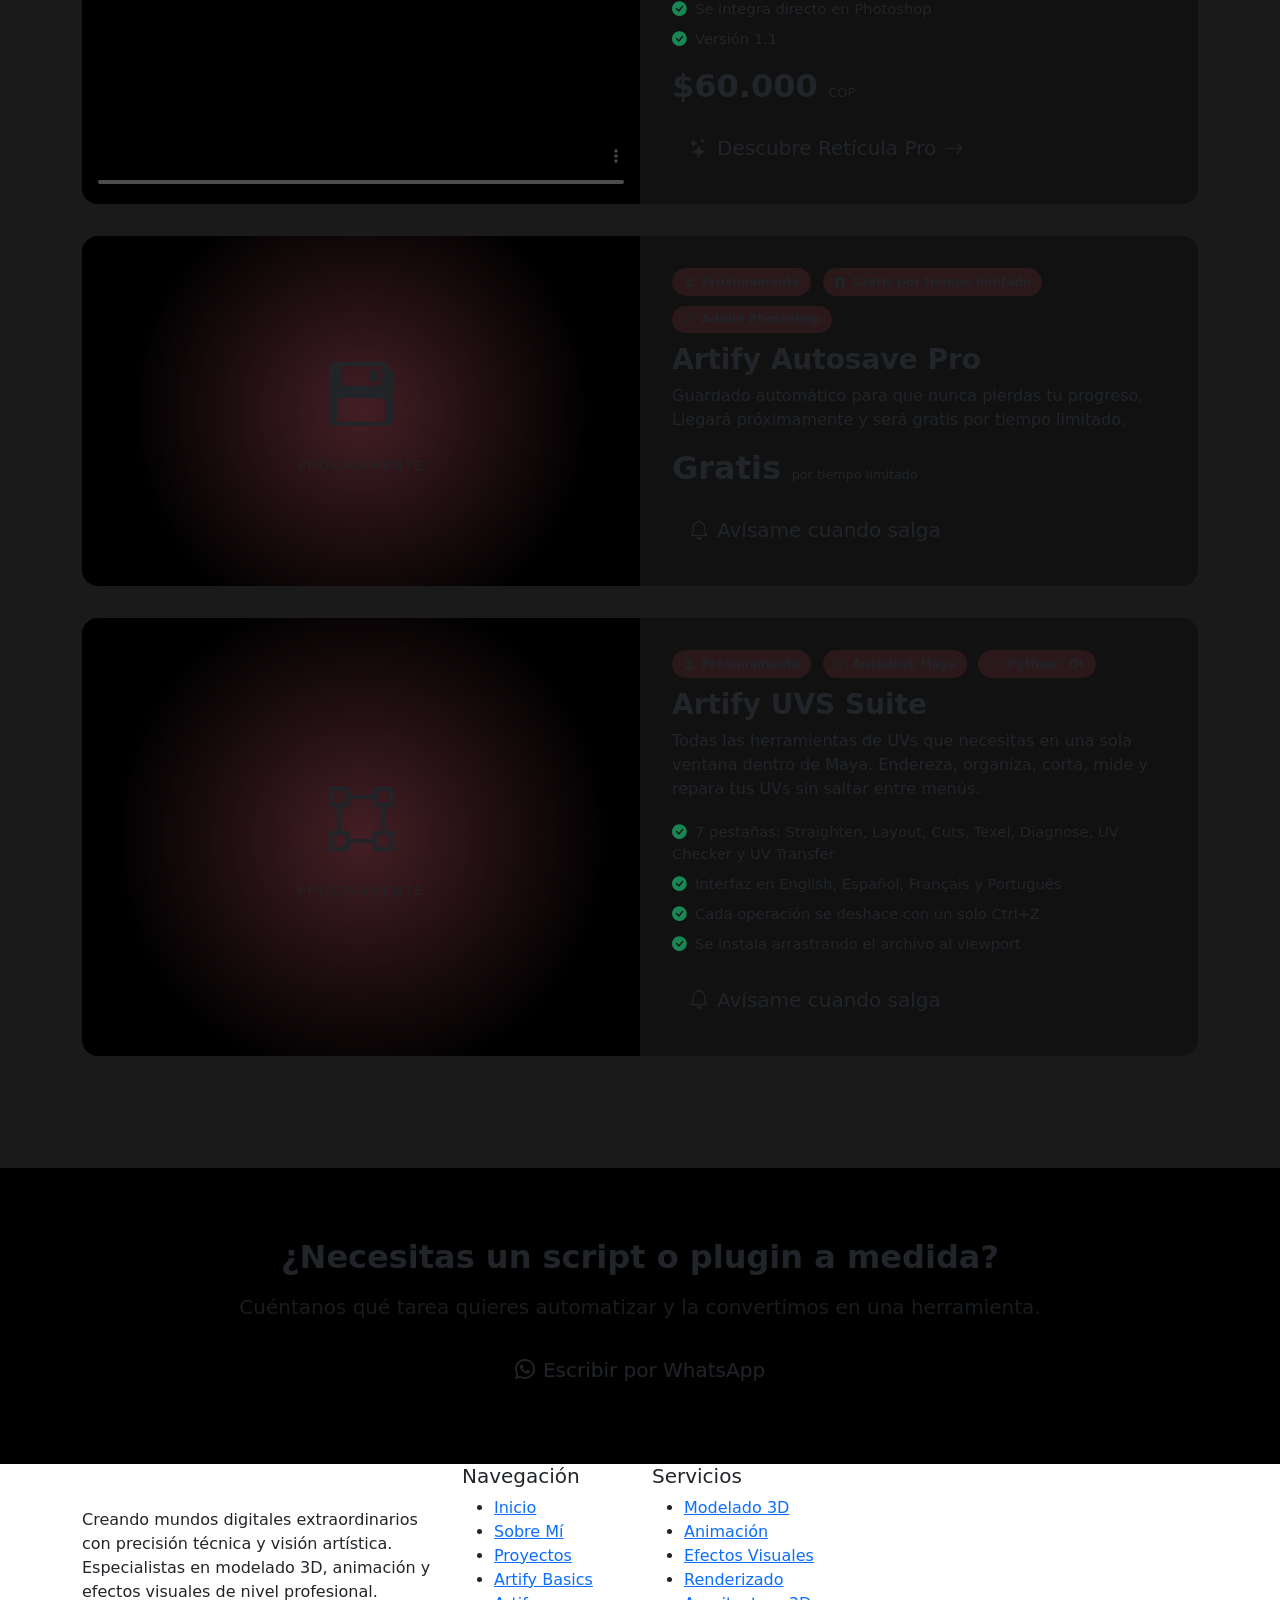
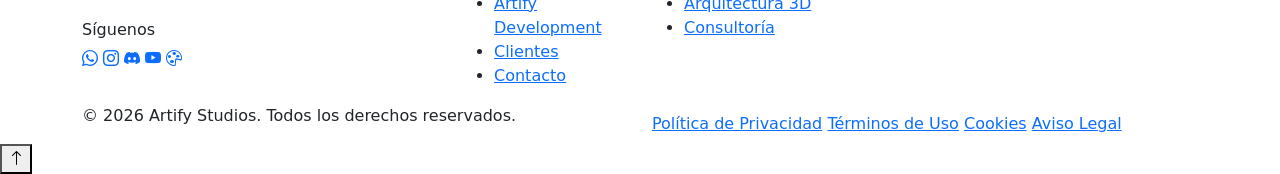
==== commit b1c85c75: "pagina web de portfolio completa al 90%" ====
--- a/artify-development.html
+++ b/artify-development.html
@@ -1,6 +1,7 @@
 <!DOCTYPE html>
 <html lang="es">
 <head>
+    <script src="Script/skeleton.js"></script>
     <meta charset="UTF-8">
     <meta name="viewport" content="width=device-width, initial-scale=1, minimum-scale=1, maximum-scale=1">
     <meta name="apple-mobile-web-app-capable" content="yes">
@@ -117,6 +118,7 @@
         @media (max-width: 575px) { .product-body { padding: 1.5rem; } }
     </style>
     <script src="Script/i18n.js"></script>
+    <script src="Script/protect.js"></script>
 </head>
 <body>
 
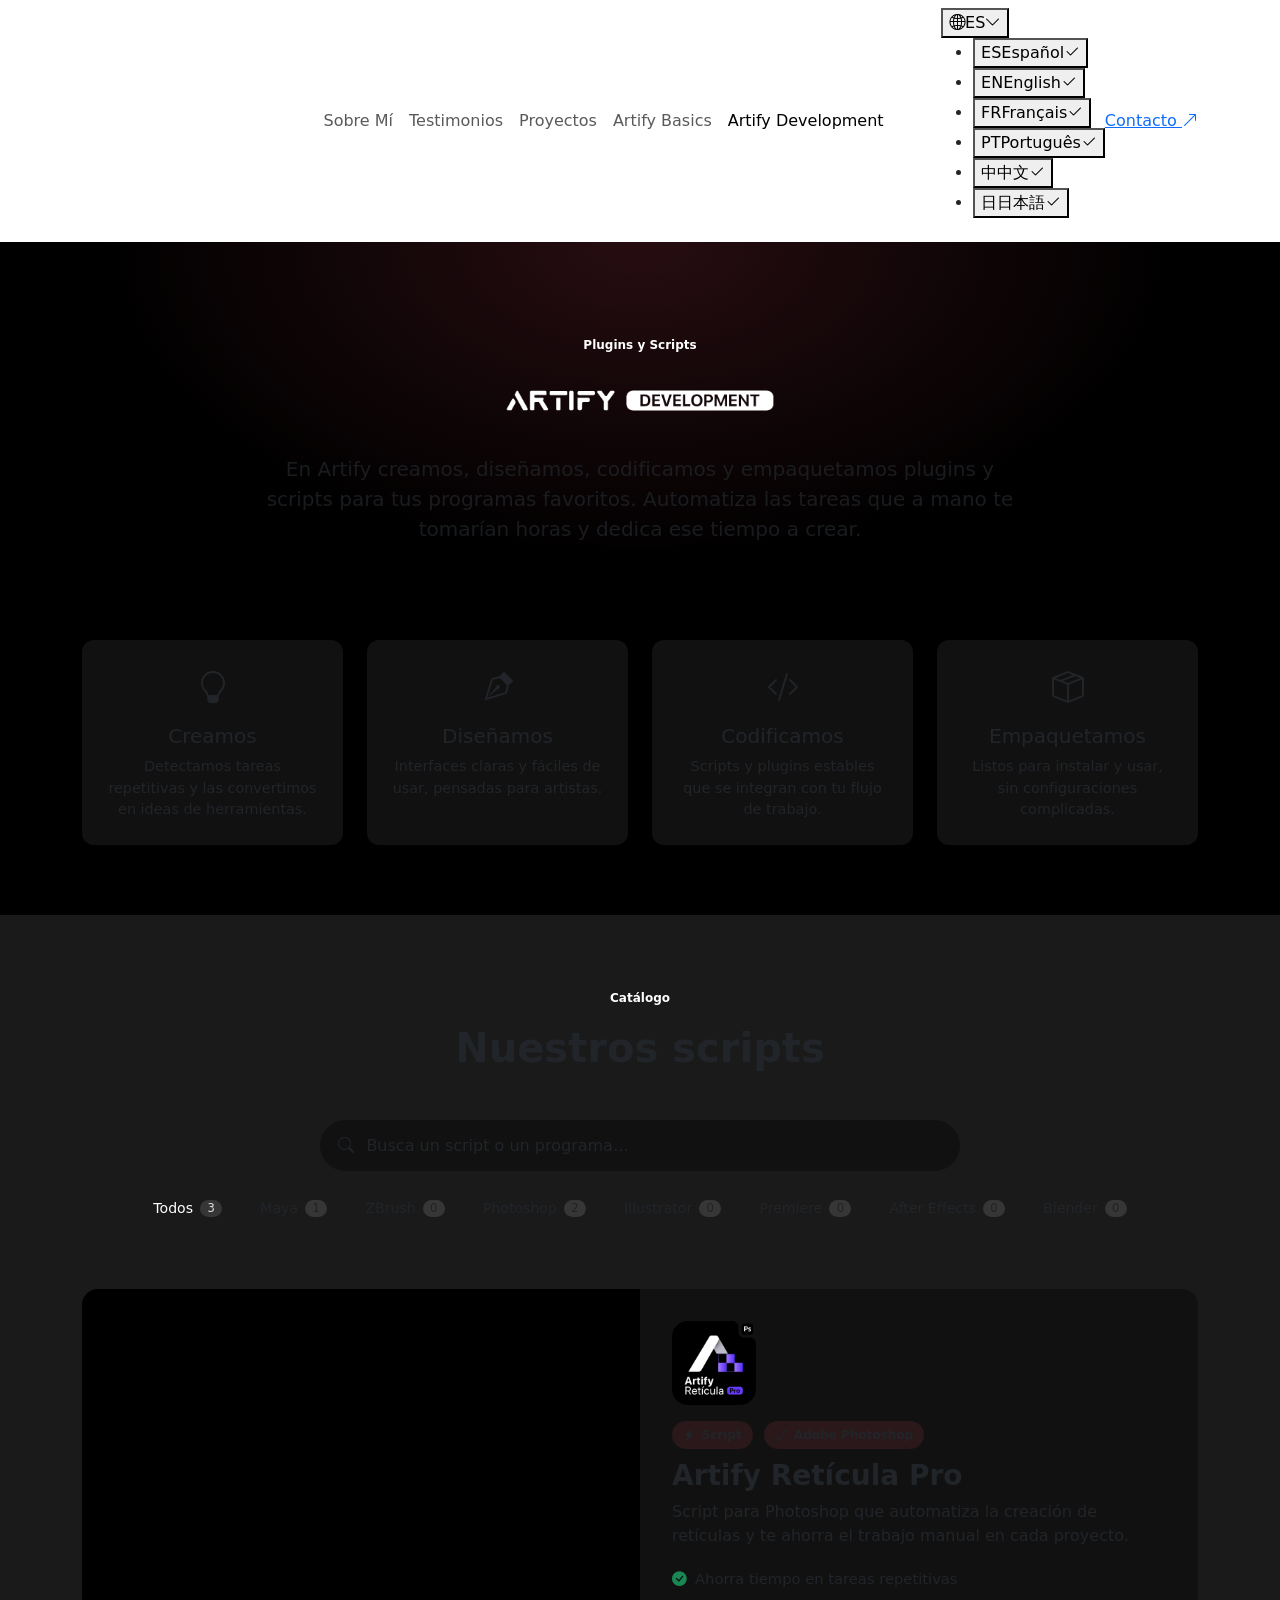
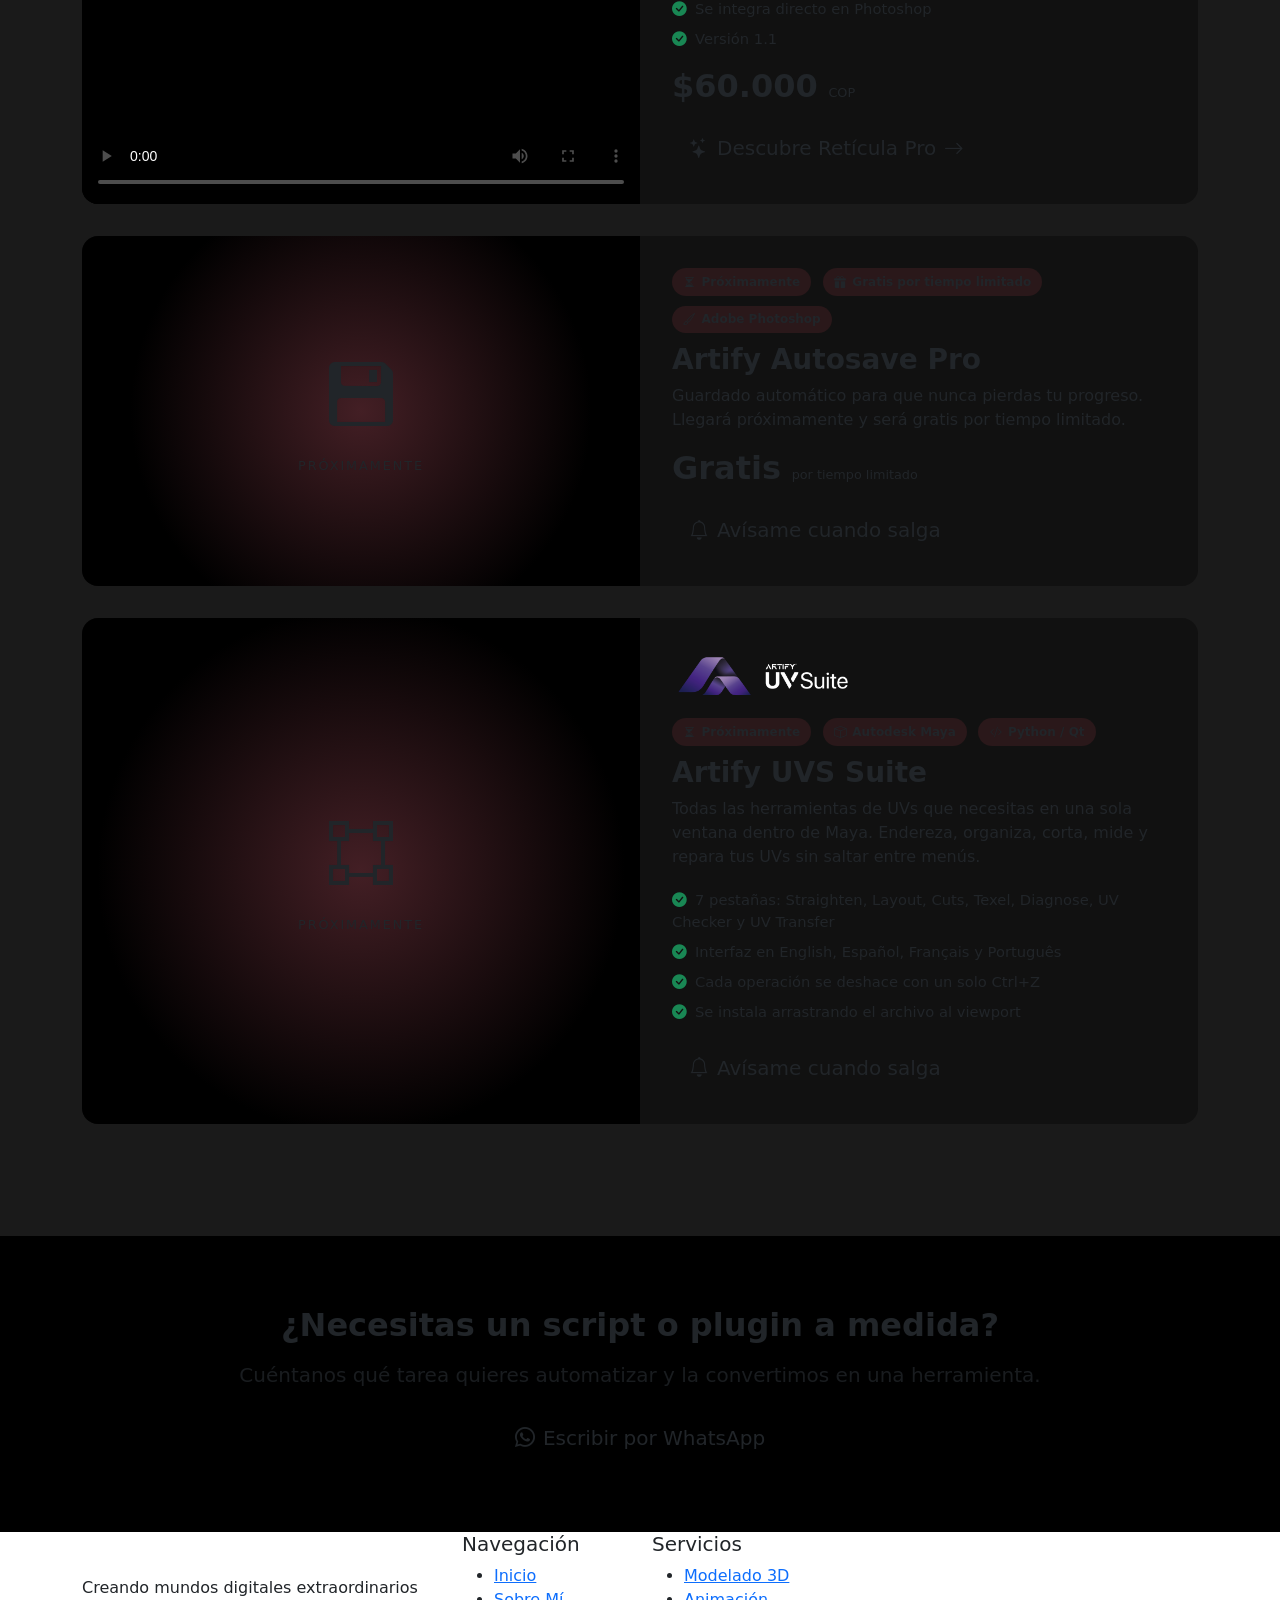
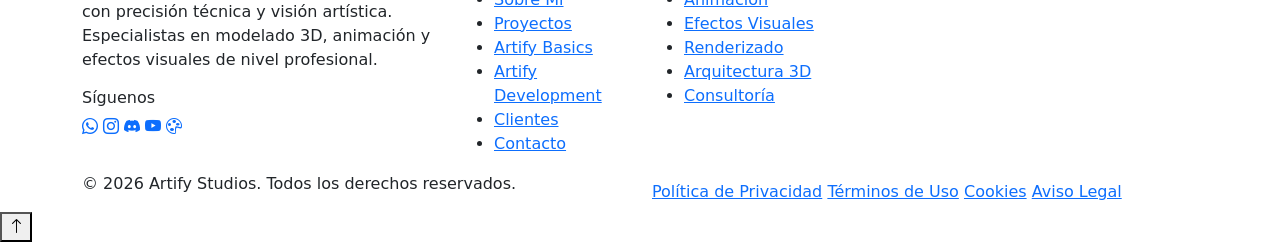
==== commit b766f45b: "pagina web de portfolio completa al 90%" ====
--- a/artify-development.html
+++ b/artify-development.html
@@ -48,6 +48,7 @@
         .product-body { padding: 2rem; }
         .product-logo { width: 84px; height: 84px; object-fit: contain; border-radius: 0; margin-bottom: 1rem; }
         .product-logo:hover { transform: none; }
+        .product-logo.product-logo-wide { width: auto; height: 52px; max-width: 100%; }
         .product-body h3 { color: var(--text-primary); font-weight: 700; }
         .product-body .product-desc { color: var(--text-muted); }
 
@@ -277,6 +278,7 @@
                     </div>
                     <div class="col-lg-6">
                         <div class="product-body">
+                            <img src="img/Artify UV suite.png" class="product-logo product-logo-wide" alt="Artify UV Suite">
                             <div>
                                 <span class="product-tag"><i class="bi bi-hourglass-split"></i> Próximamente</span>
                                 <span class="product-tag"><i class="bi bi-box"></i> Autodesk Maya</span>
